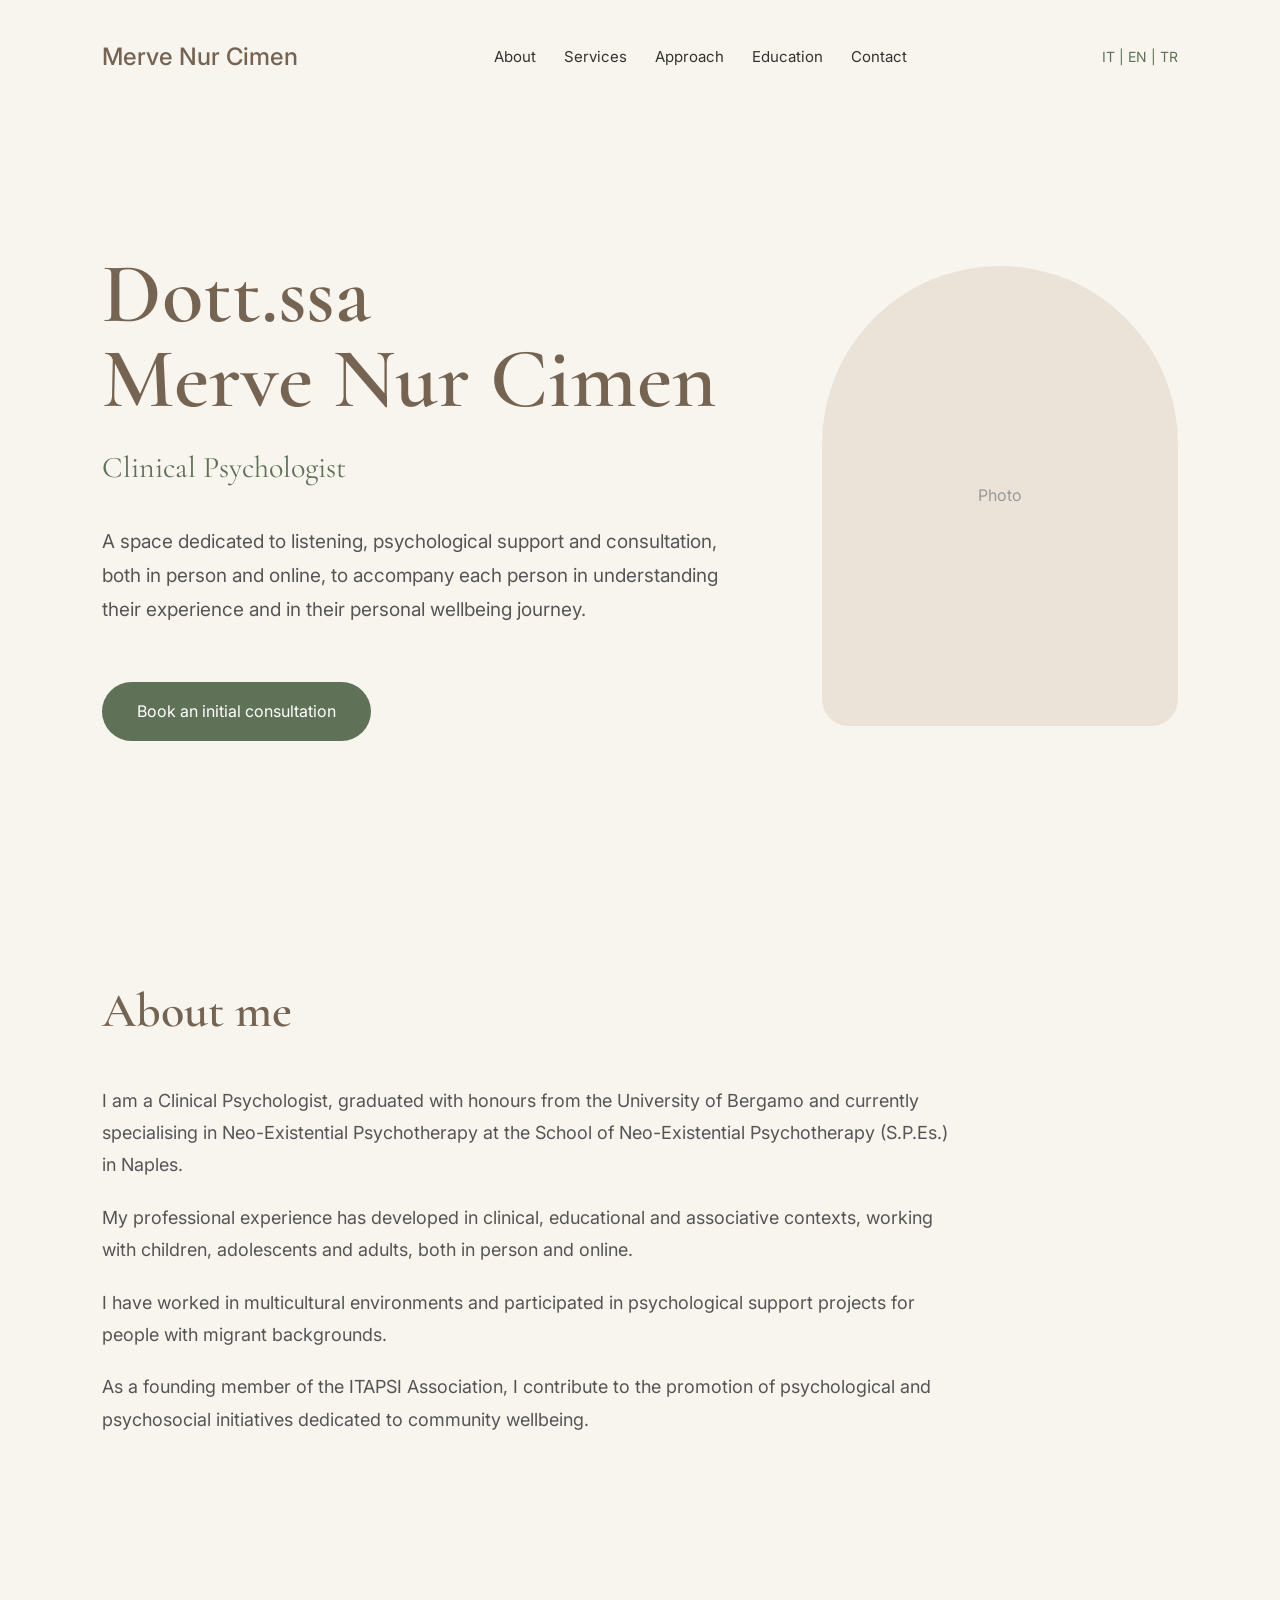
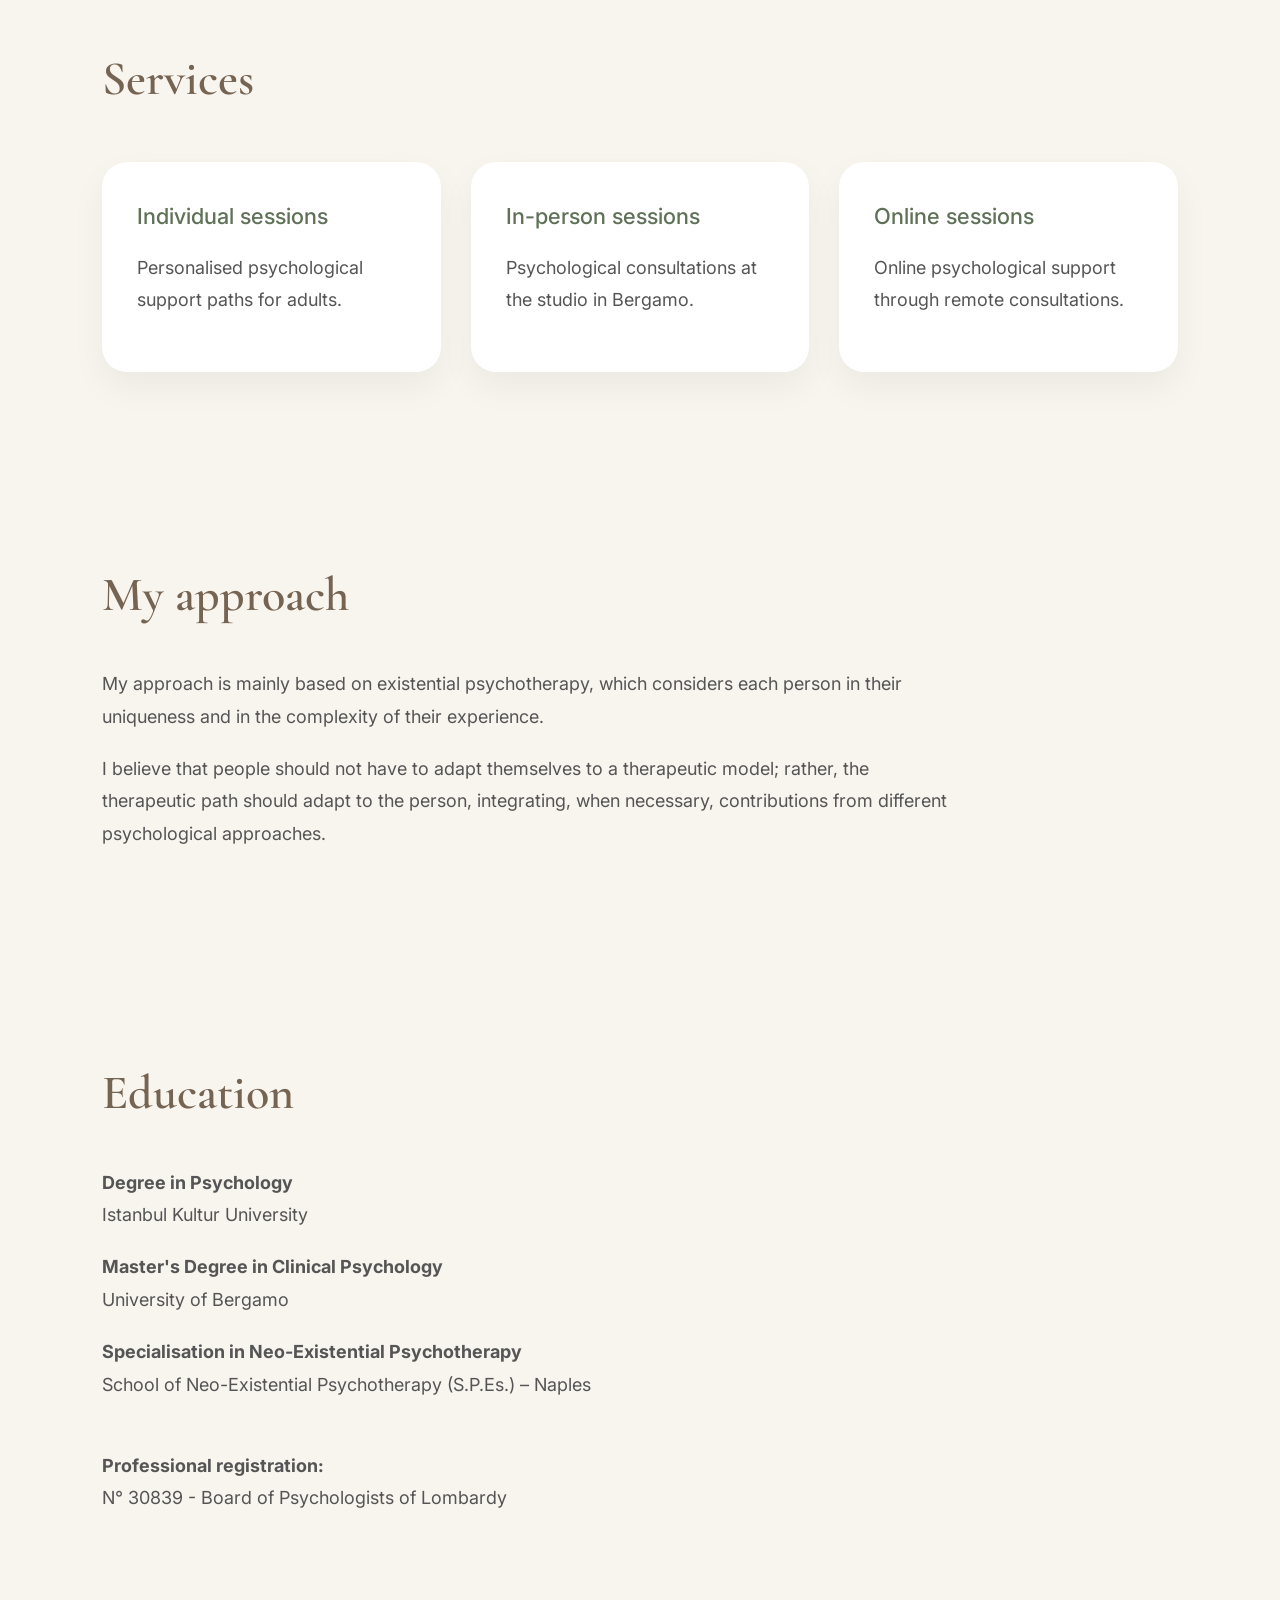
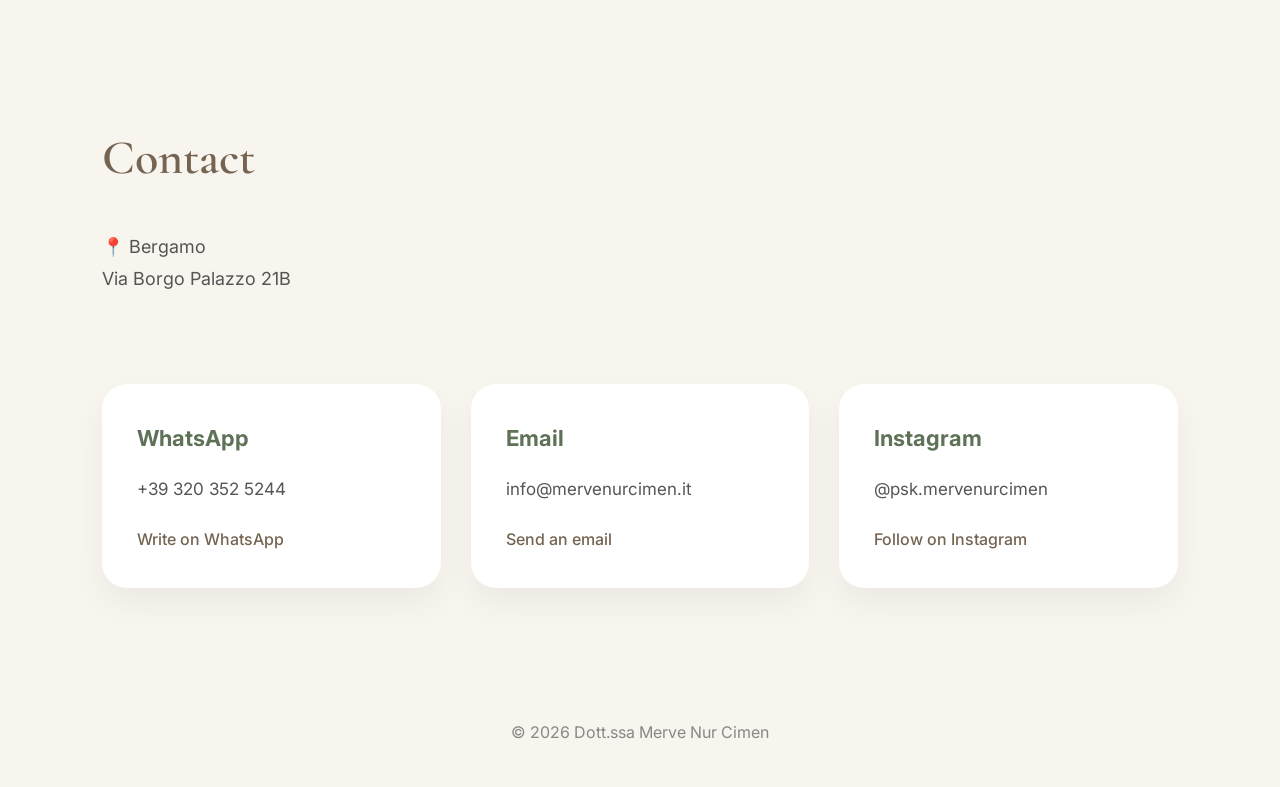
==== en.html @ ebacabb5 "Create en.html Add English version" ====
<!DOCTYPE html>
<html lang="en">

<head>

<meta charset="UTF-8">
<meta name="viewport" content="width=device-width, initial-scale=1.0">

<title>Dott.ssa Merve Nur Cimen | Clinical Psychologist Bergamo</title>

<meta name="description" content="Dott.ssa Merve Nur Cimen, Clinical Psychologist in Bergamo. Psychological support in person and online.">

<link rel="preconnect" href="https://fonts.googleapis.com">
<link rel="preconnect" href="https://fonts.gstatic.com" crossorigin>

<link href="https://fonts.googleapis.com/css2?family=Cormorant+Garamond:wght@600&family=Inter:wght@300;400;500&display=swap" rel="stylesheet">

<link rel="stylesheet" href="style.css">

</head>


<body>


<header>

<nav>

<div class="logo">
Merve Nur Cimen
</div>


<div class="menu">

<a href="#about">About</a>
<a href="#services">Services</a>
<a href="#approach">Approach</a>
<a href="#education">Education</a>
<a href="#contact">Contact</a>

</div>


<div class="languages">

<a href="index.html">IT</a> |

<a href="en.html">EN</a> |

<a href="tr.html">TR</a>

</div>


</nav>

</header>





<section class="hero">


<div class="hero-text">


<h1>
Dott.ssa<br>
Merve Nur Cimen
</h1>


<h2>
Clinical Psychologist
</h2>


<p>
A space dedicated to listening, psychological support and consultation,
both in person and online, to accompany each person in understanding their
experience and in their personal wellbeing journey.
</p>


<a href="#contact" class="button">
Book an initial consultation
</a>


</div>



<div class="photo-placeholder">
Photo
</div>


</section>








<section id="about">


<h2>
About me
</h2>


<p>
I am a Clinical Psychologist, graduated with honours from the University
of Bergamo and currently specialising in Neo-Existential Psychotherapy
at the School of Neo-Existential Psychotherapy (S.P.Es.) in Naples.
</p>


<p>
My professional experience has developed in clinical, educational and
associative contexts, working with children, adolescents and adults,
both in person and online.
</p>


<p>
I have worked in multicultural environments and participated in
psychological support projects for people with migrant backgrounds.
</p>


<p>
As a founding member of the ITAPSI Association, I contribute to the
promotion of psychological and psychosocial initiatives dedicated to
community wellbeing.
</p>


</section>








<section id="services">


<h2>
Services
</h2>


<div class="cards">


<div>

<h3>
Individual sessions
</h3>

<p>
Personalised psychological support paths for adults.
</p>

</div>



<div>

<h3>
In-person sessions
</h3>

<p>
Psychological consultations at the studio in Bergamo.
</p>

</div>



<div>

<h3>
Online sessions
</h3>

<p>
Online psychological support through remote consultations.
</p>

</div>



</div>


</section>









<section id="approach">


<h2>
My approach
</h2>


<p>
My approach is mainly based on existential psychotherapy, which considers
each person in their uniqueness and in the complexity of their experience.
</p>


<p>
I believe that people should not have to adapt themselves to a therapeutic
model; rather, the therapeutic path should adapt to the person, integrating,
when necessary, contributions from different psychological approaches.
</p>


</section>








<section id="education">


<h2>
Education
</h2>


<p>
<strong>Degree in Psychology</strong><br>
Istanbul Kultur University
</p>


<p>
<strong>Master's Degree in Clinical Psychology</strong><br>
University of Bergamo
</p>


<p>
<strong>Specialisation in Neo-Existential Psychotherapy</strong><br>
School of Neo-Existential Psychotherapy (S.P.Es.) – Naples
</p>


<br>


<p>
<strong>Professional registration:</strong><br>
N° 30839 - Board of Psychologists of Lombardy
</p>


</section>








<section id="contact">


<h2>
Contact
</h2>


<p>
📍 Bergamo<br>
Via Borgo Palazzo 21B
</p>


<br>


<div class="contact-cards">


<div class="contact-card">

<h3>WhatsApp</h3>

<p>
+39 320 352 5244
</p>

<a href="https://wa.me/393203525244" target="_blank">
Write on WhatsApp
</a>

</div>



<div class="contact-card">

<h3>Email</h3>

<p>
info@mervenurcimen.it
</p>

<a href="mailto:info@mervenurcimen.it">
Send an email
</a>

</div>



<div class="contact-card">

<h3>Instagram</h3>

<p>
@psk.mervenurcimen
</p>

<a href="https://www.instagram.com/psk.mervenurcimen/" target="_blank">
Follow on Instagram
</a>

</div>


</div>


</section>








<footer>

<p>
© 2026 Dott.ssa Merve Nur Cimen
</p>

</footer>



</body>

</html>
---- style.css ----
* {
    margin: 0;
    padding: 0;
    box-sizing: border-box;
}


:root {

    --bg: #f8f4ee;
    --white: #ffffff;
    --green: #7d9275;
    --green-dark: #5f7258;
    --brown: #756452;
    --text: #33332f;
    --soft: #ebe3d7;

}


body {

    background: var(--bg);

    color: var(--text);

    font-family: "Inter", Arial, sans-serif;

    line-height: 1.8;

}



header {

    padding: 35px 8%;

}



nav {

    display: flex;

    justify-content: space-between;

    align-items: center;

}



.logo {

    font-size: 24px;

    color: var(--brown);

    font-weight: 500;

}



.menu {

    display: flex;

    gap: 28px;

}



.menu a {

    text-decoration: none;

    color: var(--text);

    font-size: 15px;

    transition: .3s;

}



.menu a:hover {

    color: var(--green-dark);

}



.languages {

    font-size: 14px;

    color: var(--green-dark);

}






/* HERO */


.hero {

    min-height: 85vh;

    padding: 50px 8%;

    display: flex;

    align-items: center;

    justify-content: space-between;

    gap: 70px;

}



.hero-text {

    max-width: 650px;

}



h1 {

    font-family: "Cormorant Garamond", serif;

    font-size: clamp(55px, 7vw, 85px);

    font-weight: 600;

    line-height: 1;

    color: var(--brown);

}



.hero h2 {

    margin-top: 20px;

    font-size: 30px;

    font-weight: 400;

    color: var(--green-dark);

}



.hero p {

    margin-top: 30px;

    font-size: 19px;

    color: #555;

}



.button {

    display: inline-block;

    margin-top: 35px;

    padding: 15px 35px;

    background: var(--green-dark);

    color: white;

    border-radius: 40px;

    text-decoration: none;

    transition: .3s;

}



.button:hover {

    background: var(--brown);

}





.photo-placeholder {


    width: 360px;

    height: 460px;


    background: var(--soft);


    border-radius: 200px 200px 30px 30px;


    display: flex;

    justify-content: center;

    align-items: center;


    color: #999;

}







/* SECTIONS */


section {

    padding: 90px 8%;

}



section h2 {


    font-family: "Cormorant Garamond", serif;


    font-size: 48px;


    font-weight: 600;


    color: var(--brown);


    margin-bottom: 30px;


}



section p {

    max-width: 850px;

    font-size: 18px;

    color: #555;

    margin-bottom: 20px;

}







/* SERVICES */


.cards {


    display: grid;

    grid-template-columns: repeat(3,1fr);

    gap: 30px;

    margin-top: 40px;

}



.cards div {


    background: var(--white);


    padding: 35px;


    border-radius: 25px;


    box-shadow: 0 15px 35px rgba(0,0,0,0.05);


}



.cards h3 {


    color: var(--green-dark);

    margin-bottom: 15px;

    font-size: 22px;

    font-weight: 500;


}







footer {


    text-align:center;


    padding:40px;


    color:#888;


}







@media(max-width:900px){


nav {

    flex-direction: column;

    gap:20px;

}


.menu {

    flex-wrap:wrap;

    justify-content:center;

}


.hero {


    flex-direction:column;

    text-align:center;


}



.photo-placeholder {


    width:280px;

    height:360px;


}



.cards {


    grid-template-columns:1fr;


}


section {

    padding:60px 7%;

}



}
.contact-cards {

    display:grid;

    grid-template-columns:repeat(3,1fr);

    gap:30px;

    margin-top:40px;

}



.contact-card {

    background:white;

    padding:35px;

    border-radius:25px;

    box-shadow:0 15px 35px rgba(0,0,0,0.05);

}



.contact-card h3 {

    font-size:22px;

    color:var(--green-dark);

    margin-bottom:15px;

}



.contact-card p {

    font-size:17px;

    margin-bottom:20px;

}



.contact-card a {

    color:var(--brown);

    text-decoration:none;

    font-weight:500;

}



.contact-card a:hover {

    color:var(--green-dark);

}



@media(max-width:900px){

.contact-cards {

    grid-template-columns:1fr;

}

}
.languages a {
    text-decoration: none;
    color: var(--green-dark);
}

.languages a:hover {
    color: var(--brown);
}
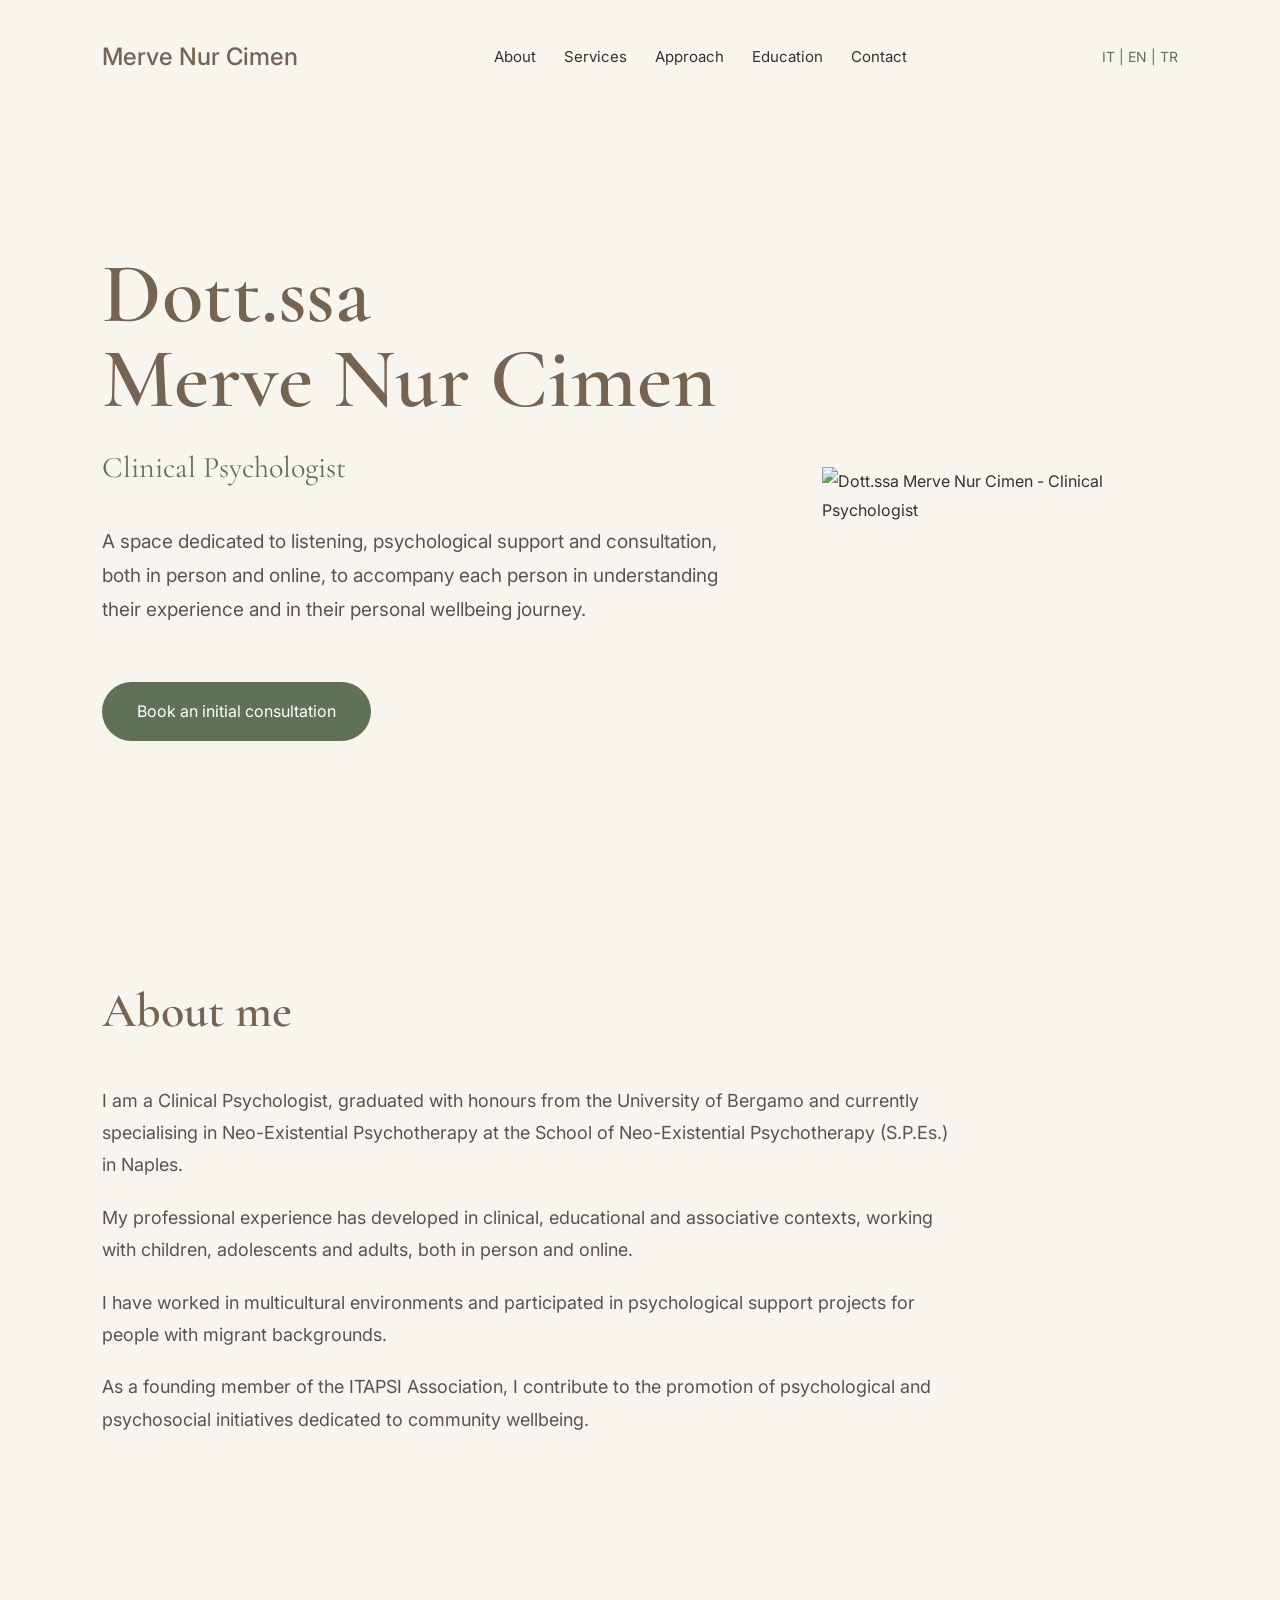
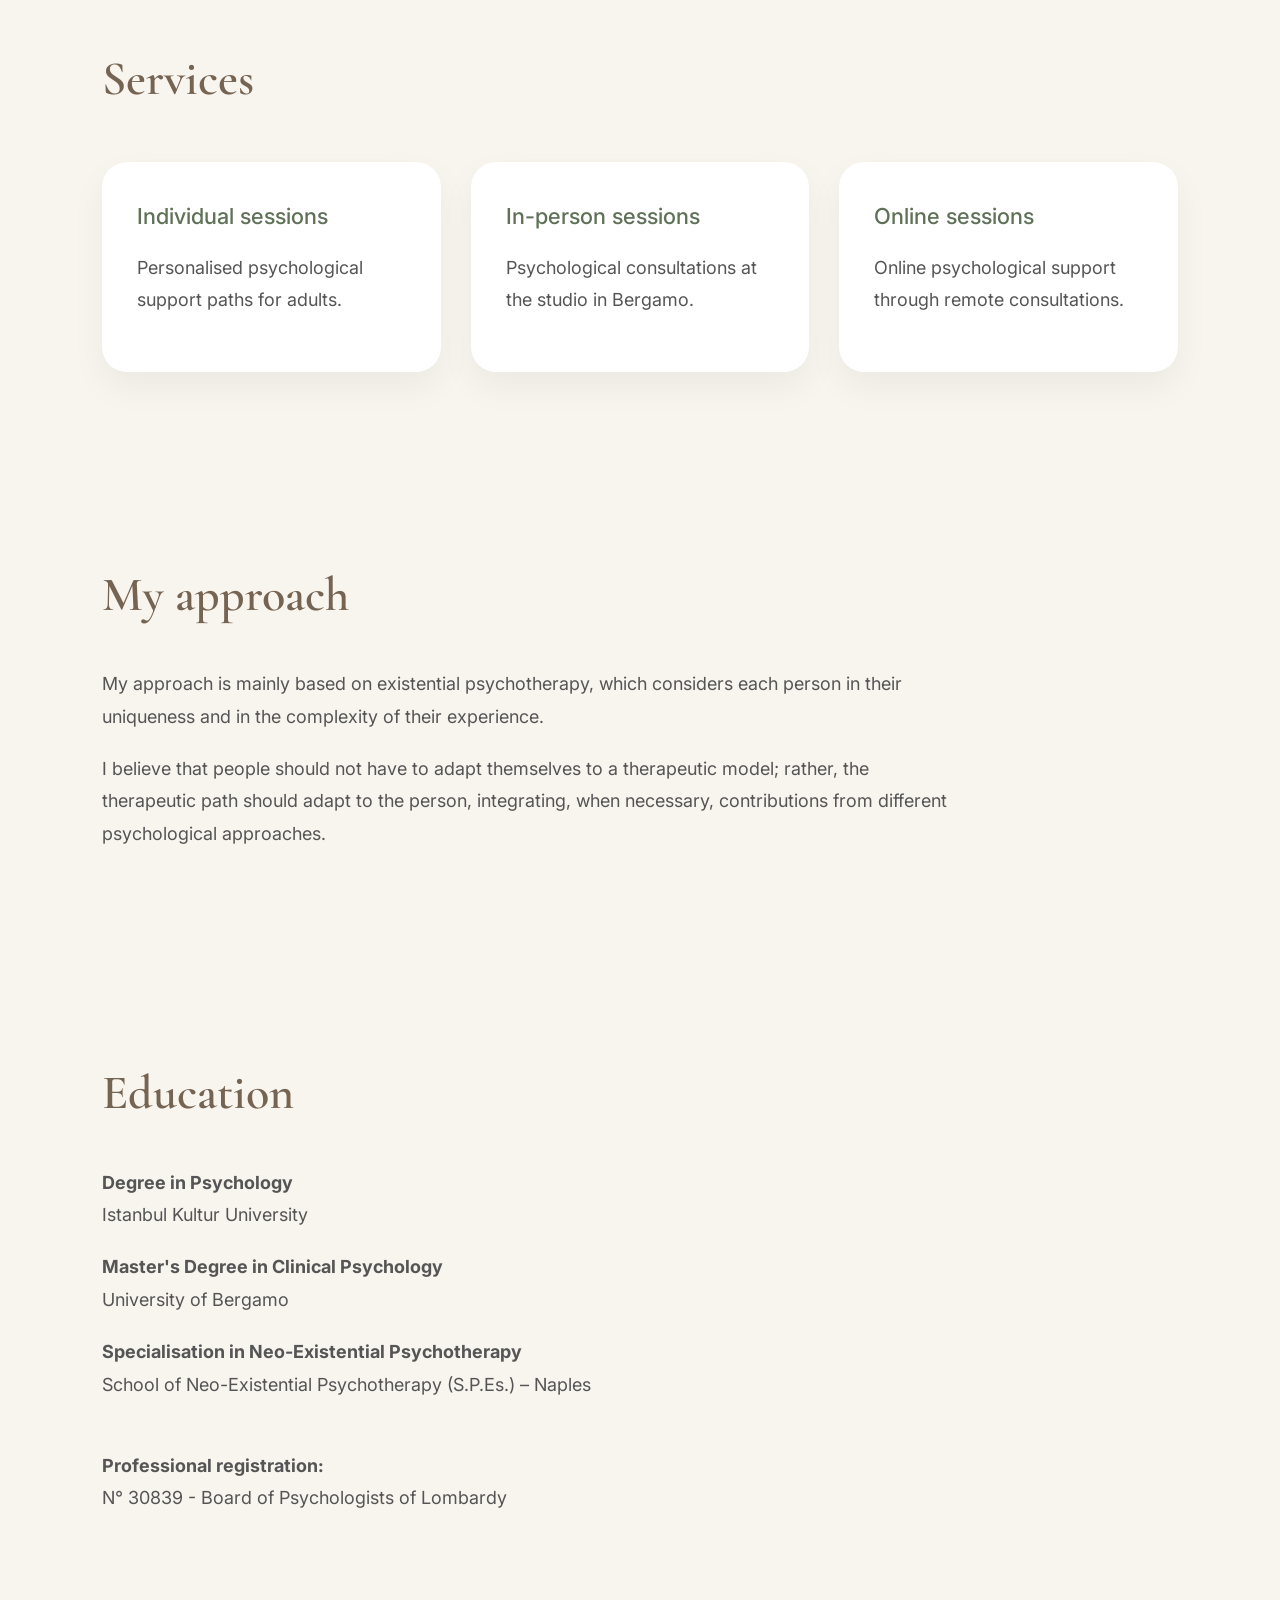
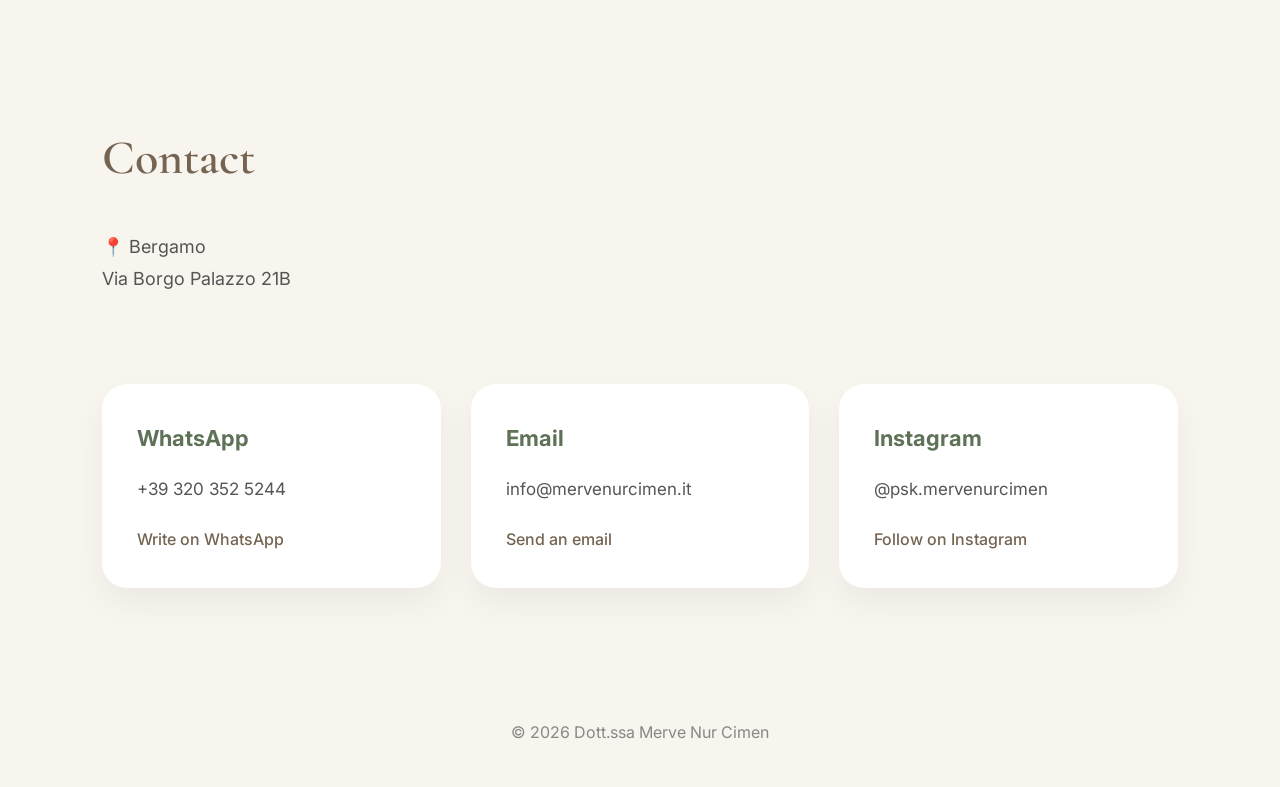
==== commit df22ef45: "foto ekleme.html" ====
--- a/en.html
+++ b/en.html
@@ -95,9 +95,9 @@
 
 
 
-<div class="photo-placeholder">
-Photo
-</div>
+<img class="profile-photo" 
+src="merve.jpg" 
+alt="Dott.ssa Merve Nur Cimen - Clinical Psychologist">
 
 
 </section>
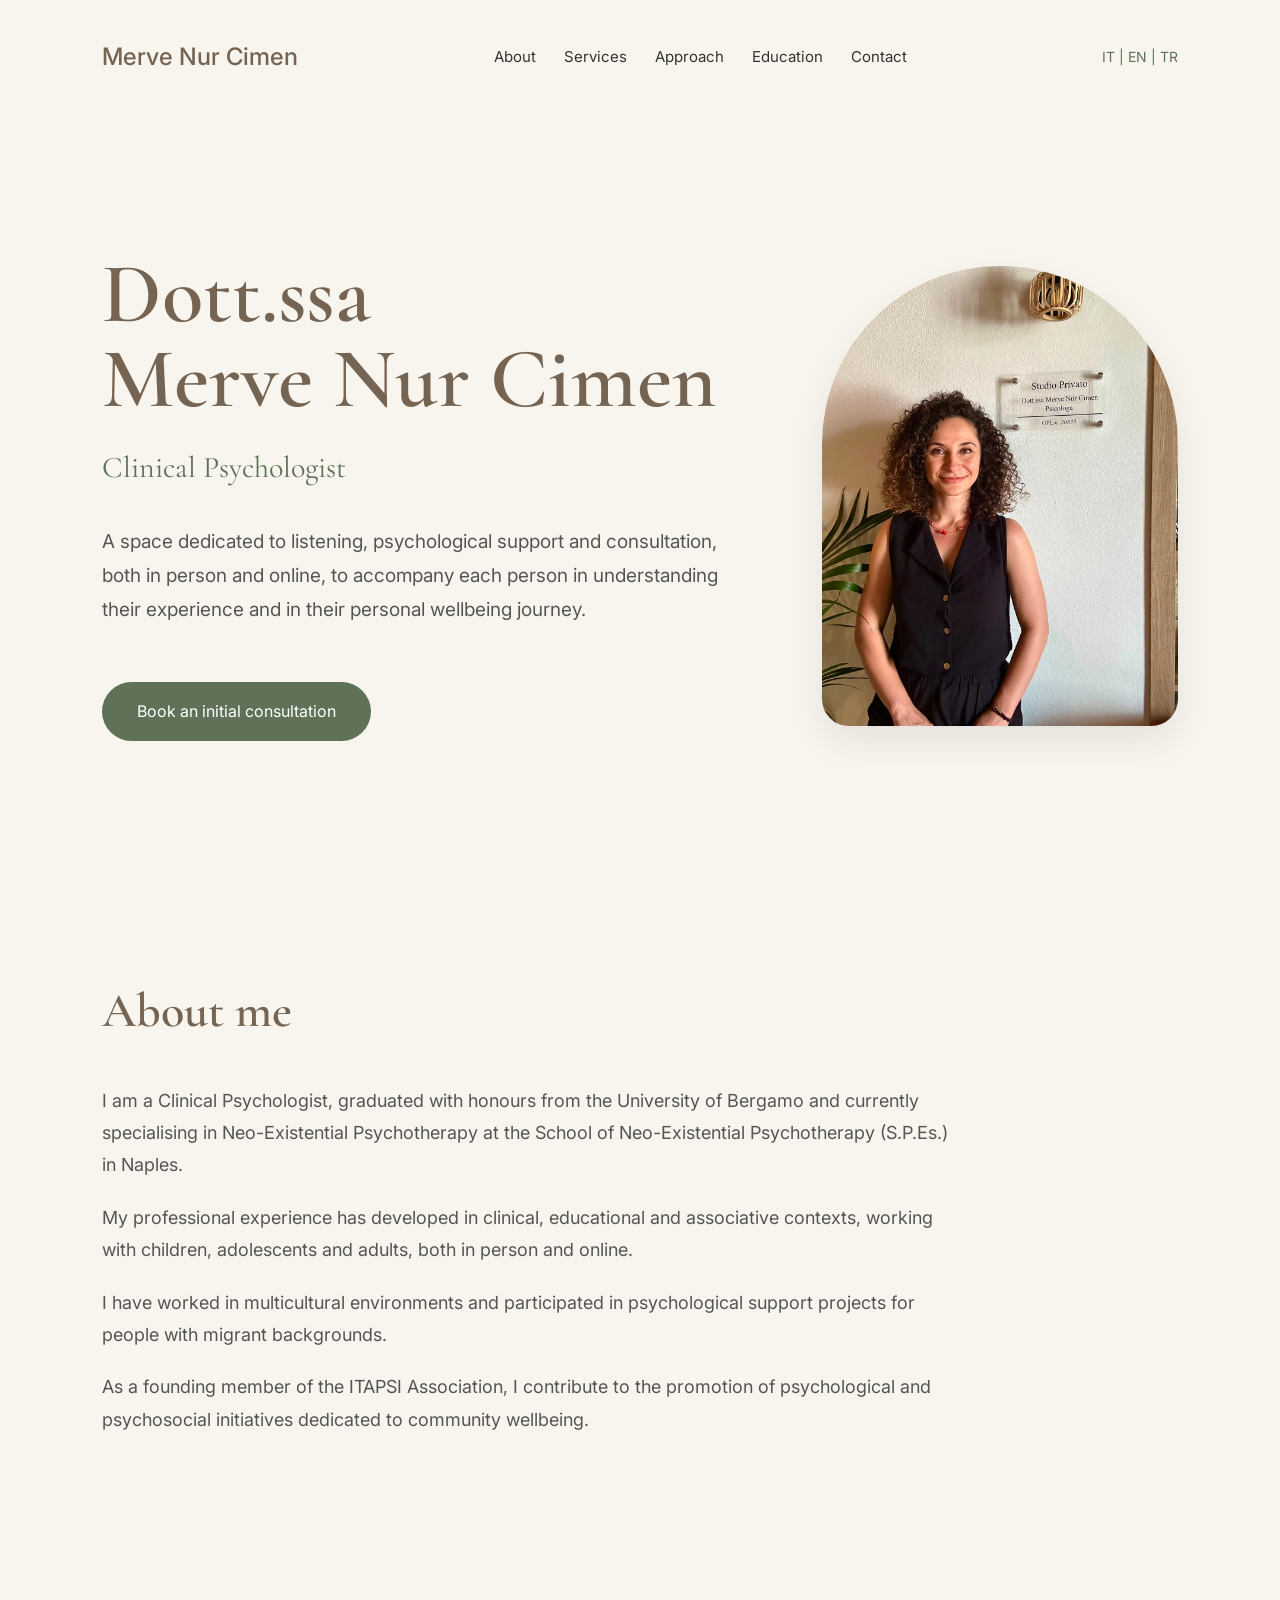
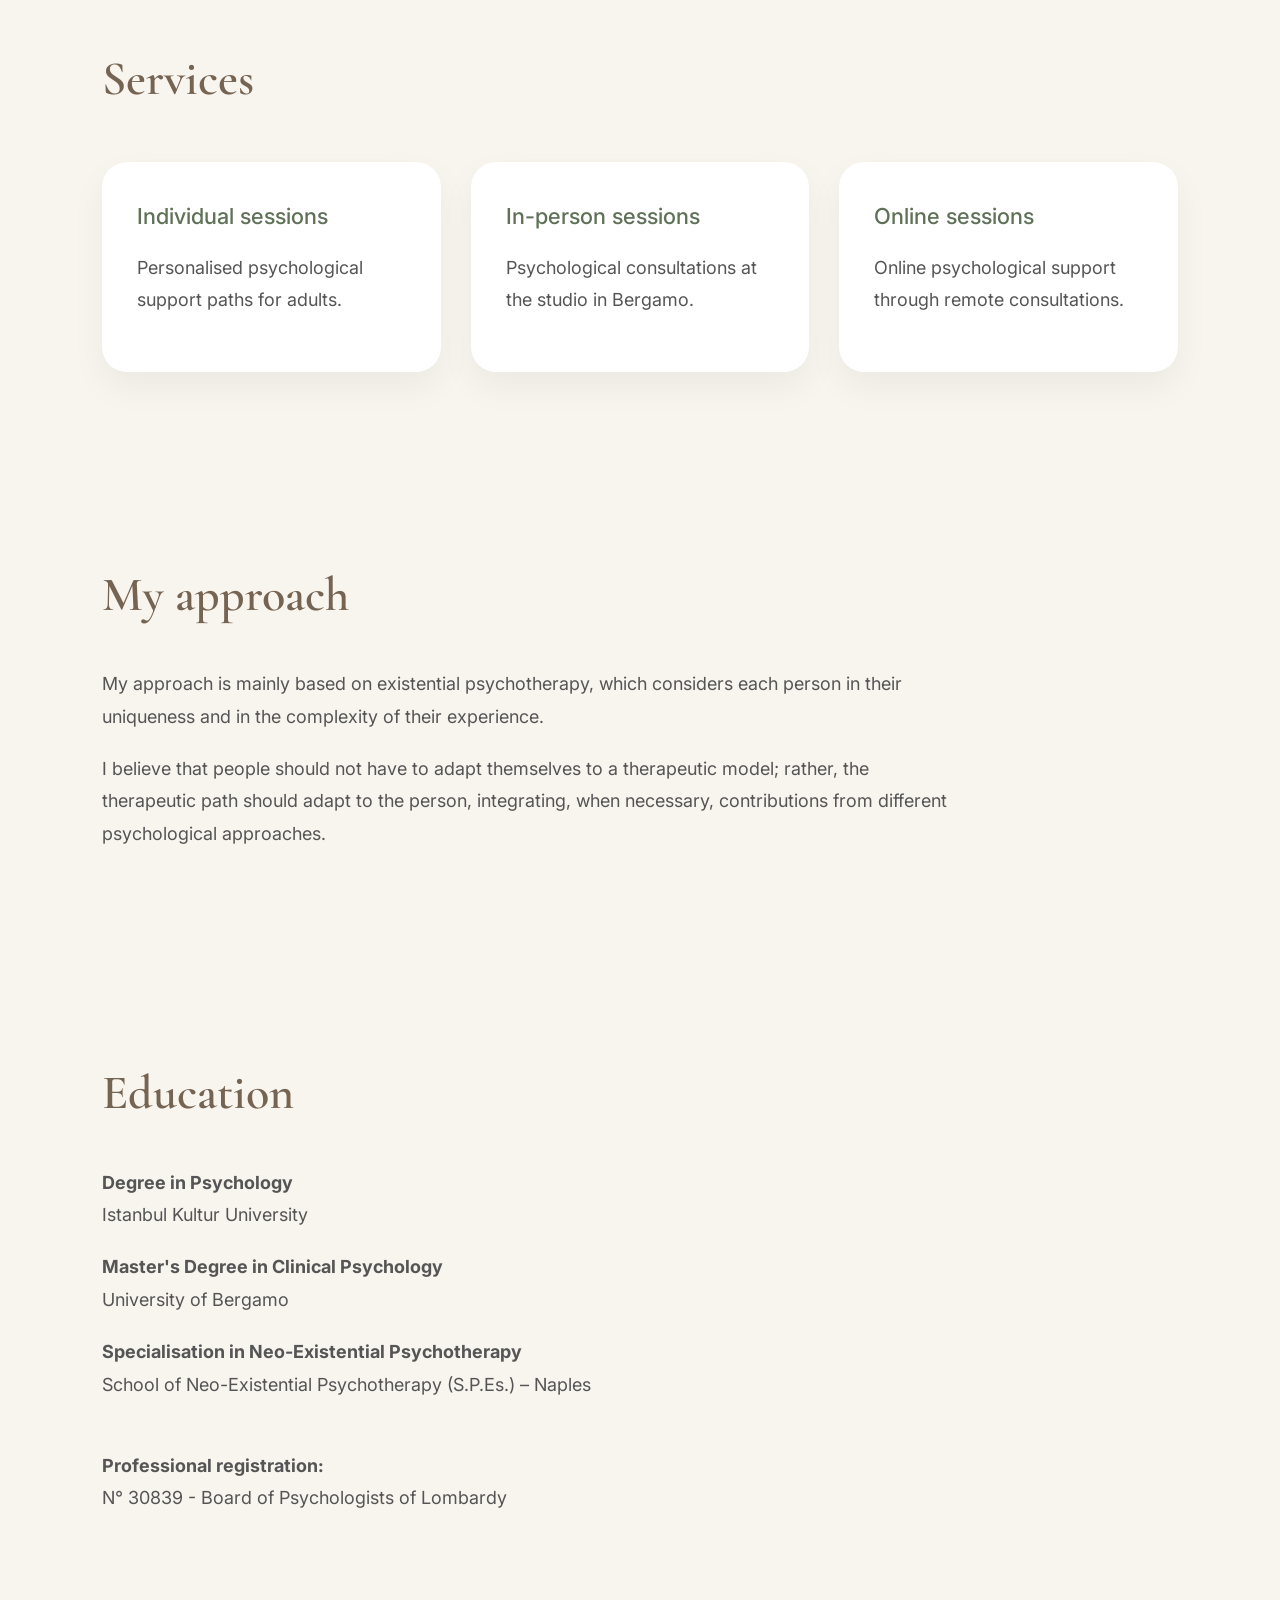
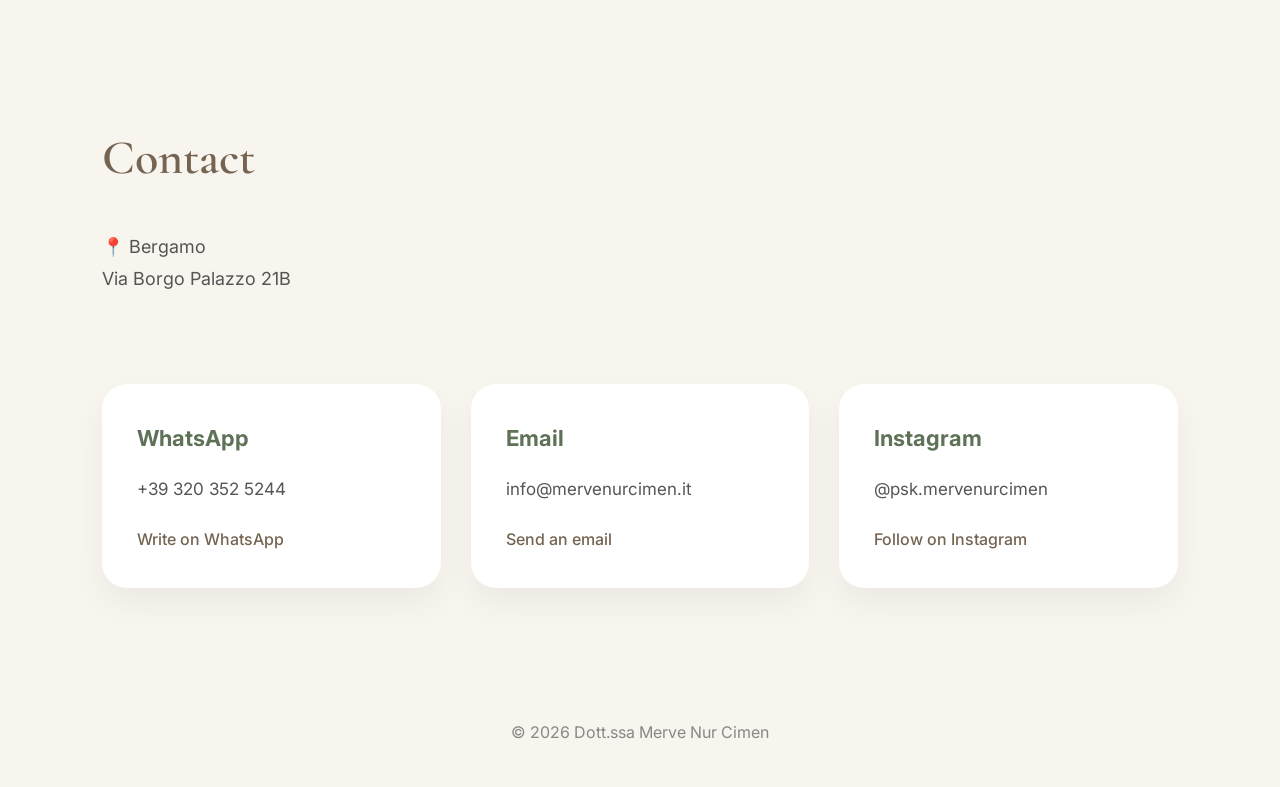
==== commit 4114daa0: "Update en.html" ====
--- a/en.html
+++ b/en.html
@@ -6,9 +6,9 @@
 <meta charset="UTF-8">
 <meta name="viewport" content="width=device-width, initial-scale=1.0">
 
-<title>Dott.ssa Merve Nur Cimen | Clinical Psychologist Bergamo</title>
-
-<meta name="description" content="Dott.ssa Merve Nur Cimen, Clinical Psychologist in Bergamo. Psychological support in person and online.">
+<title>Psychologist Merve Nur Çimen | Individual & Online Therapy in Bergamo</title>
+
+<meta name="description" content="Individual therapy, anxiety management, stress, relationship counseling, and child-adolescent therapy in Bergamo. A safe and professional therapeutic process with psychologist Merve Nur Çimen.">
 
 <link rel="preconnect" href="https://fonts.googleapis.com">
 <link rel="preconnect" href="https://fonts.gstatic.com" crossorigin>
@@ -18,6 +18,7 @@
 <link rel="stylesheet" href="style.css">
 
 </head>
+
 
 
 <body>
--- a/style.css
+++ b/style.css
@@ -212,28 +212,17 @@
 
 
 
-.photo-placeholder {
-
+.profile-photo {
 
     width: 360px;
 
     height: 460px;
 
-
-    background: var(--soft);
-
+    object-fit: cover;
 
     border-radius: 200px 200px 30px 30px;
 
-
-    display: flex;
-
-    justify-content: center;
-
-    align-items: center;
-
-
-    color: #999;
+    box-shadow: 0 15px 35px rgba(0,0,0,0.08);
 
 }
 
